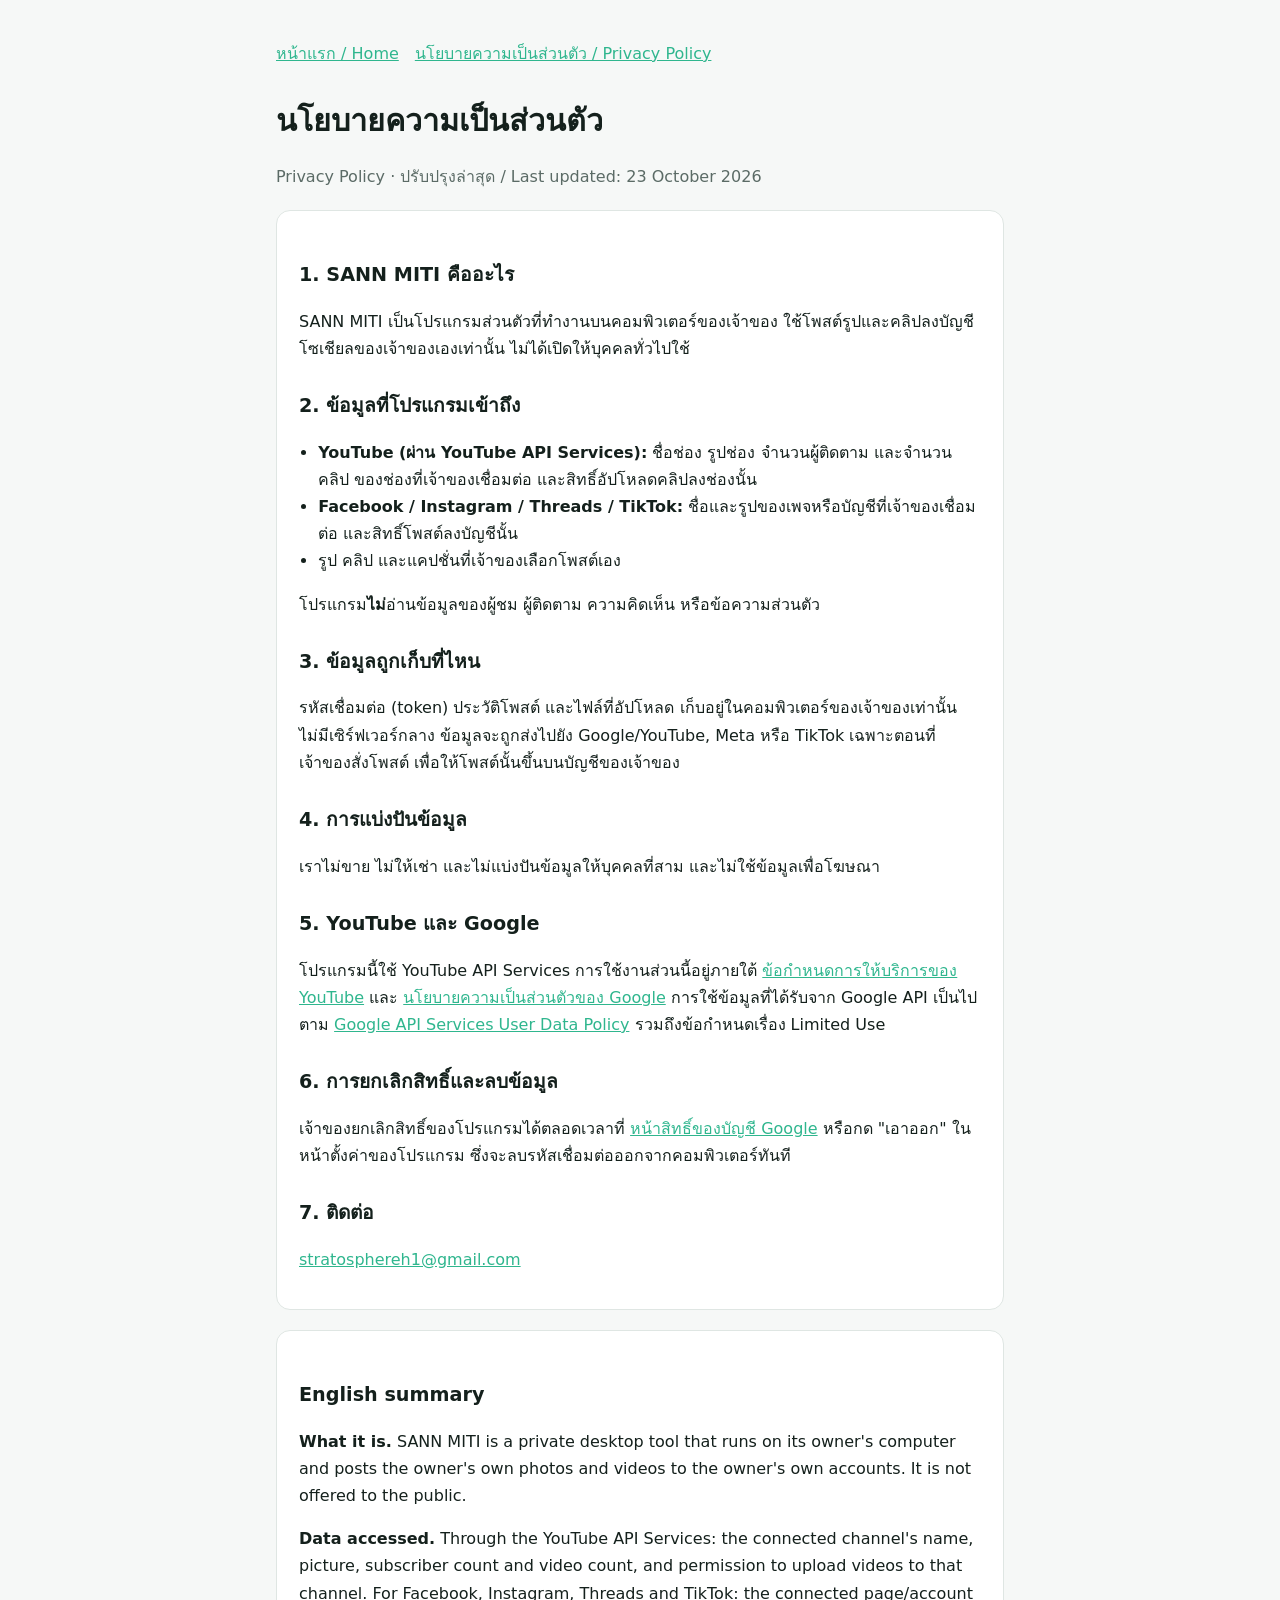
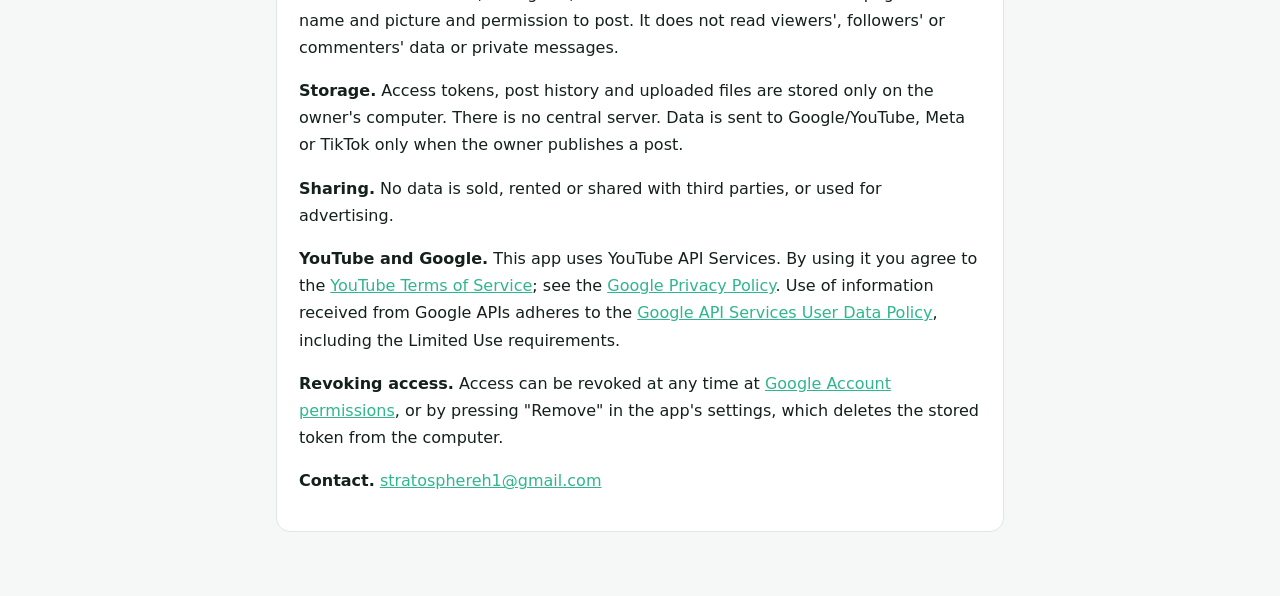
==== privacy.html @ d51377b3 "Create privacy.html with privacy policy content Add privacy policy page detailing data usage and acc" ====
<!doctype html>
<html lang="th">
<head><meta charset="utf-8"><meta name="viewport" content="width=device-width,initial-scale=1">
<title>Privacy Policy – SANN MITI</title><link rel="stylesheet" href="style.css"></head>
<body><main>
<nav><a href="./">หน้าแรก / Home</a><a href="privacy.html">นโยบายความเป็นส่วนตัว / Privacy Policy</a></nav>
<h1>นโยบายความเป็นส่วนตัว</h1>
<p class="muted">Privacy Policy · ปรับปรุงล่าสุด / Last updated: 23 October 2026</p>

<div class="card">
<h2>1. SANN MITI คืออะไร</h2>
<p>SANN MITI เป็นโปรแกรมส่วนตัวที่ทำงานบนคอมพิวเตอร์ของเจ้าของ ใช้โพสต์รูปและคลิปลงบัญชีโซเชียลของเจ้าของเองเท่านั้น ไม่ได้เปิดให้บุคคลทั่วไปใช้</p>

<h2>2. ข้อมูลที่โปรแกรมเข้าถึง</h2>
<ul>
<li><b>YouTube (ผ่าน YouTube API Services):</b> ชื่อช่อง รูปช่อง จำนวนผู้ติดตาม และจำนวนคลิป ของช่องที่เจ้าของเชื่อมต่อ และสิทธิ์อัปโหลดคลิปลงช่องนั้น</li>
<li><b>Facebook / Instagram / Threads / TikTok:</b> ชื่อและรูปของเพจหรือบัญชีที่เจ้าของเชื่อมต่อ และสิทธิ์โพสต์ลงบัญชีนั้น</li>
<li>รูป คลิป และแคปชั่นที่เจ้าของเลือกโพสต์เอง</li>
</ul>
<p>โปรแกรม<b>ไม่</b>อ่านข้อมูลของผู้ชม ผู้ติดตาม ความคิดเห็น หรือข้อความส่วนตัว</p>

<h2>3. ข้อมูลถูกเก็บที่ไหน</h2>
<p>รหัสเชื่อมต่อ (token) ประวัติโพสต์ และไฟล์ที่อัปโหลด เก็บอยู่ในคอมพิวเตอร์ของเจ้าของเท่านั้น ไม่มีเซิร์ฟเวอร์กลาง ข้อมูลจะถูกส่งไปยัง Google/YouTube, Meta หรือ TikTok เฉพาะตอนที่เจ้าของสั่งโพสต์ เพื่อให้โพสต์นั้นขึ้นบนบัญชีของเจ้าของ</p>

<h2>4. การแบ่งปันข้อมูล</h2>
<p>เราไม่ขาย ไม่ให้เช่า และไม่แบ่งปันข้อมูลให้บุคคลที่สาม และไม่ใช้ข้อมูลเพื่อโฆษณา</p>

<h2>5. YouTube และ Google</h2>
<p>โปรแกรมนี้ใช้ YouTube API Services การใช้งานส่วนนี้อยู่ภายใต้ <a href="https://www.youtube.com/t/terms">ข้อกำหนดการให้บริการของ YouTube</a> และ <a href="https://policies.google.com/privacy">นโยบายความเป็นส่วนตัวของ Google</a> การใช้ข้อมูลที่ได้รับจาก Google API เป็นไปตาม <a href="https://developers.google.com/terms/api-services-user-data-policy">Google API Services User Data Policy</a> รวมถึงข้อกำหนดเรื่อง Limited Use</p>

<h2>6. การยกเลิกสิทธิ์และลบข้อมูล</h2>
<p>เจ้าของยกเลิกสิทธิ์ของโปรแกรมได้ตลอดเวลาที่ <a href="https://myaccount.google.com/permissions">หน้าสิทธิ์ของบัญชี Google</a> หรือกด "เอาออก" ในหน้าตั้งค่าของโปรแกรม ซึ่งจะลบรหัสเชื่อมต่อออกจากคอมพิวเตอร์ทันที</p>

<h2>7. ติดต่อ</h2>
<p><a href="mailto:stratosphereh1@gmail.com">stratosphereh1@gmail.com</a></p>
</div>

<div class="card" lang="en">
<h2>English summary</h2>
<p><b>What it is.</b> SANN MITI is a private desktop tool that runs on its owner's computer and posts the owner's own photos and videos to the owner's own accounts. It is not offered to the public.</p>
<p><b>Data accessed.</b> Through the YouTube API Services: the connected channel's name, picture, subscriber count and video count, and permission to upload videos to that channel. For Facebook, Instagram, Threads and TikTok: the connected page/account name and picture and permission to post. It does not read viewers', followers' or commenters' data or private messages.</p>
<p><b>Storage.</b> Access tokens, post history and uploaded files are stored only on the owner's computer. There is no central server. Data is sent to Google/YouTube, Meta or TikTok only when the owner publishes a post.</p>
<p><b>Sharing.</b> No data is sold, rented or shared with third parties, or used for advertising.</p>
<p><b>YouTube and Google.</b> This app uses YouTube API Services. By using it you agree to the <a href="https://www.youtube.com/t/terms">YouTube Terms of Service</a>; see the <a href="https://policies.google.com/privacy">Google Privacy Policy</a>. Use of information received from Google APIs adheres to the <a href="https://developers.google.com/terms/api-services-user-data-policy">Google API Services User Data Policy</a>, including the Limited Use requirements.</p>
<p><b>Revoking access.</b> Access can be revoked at any time at <a href="https://myaccount.google.com/permissions">Google Account permissions</a>, or by pressing "Remove" in the app's settings, which deletes the stored token from the computer.</p>
<p><b>Contact.</b> <a href="mailto:stratosphereh1@gmail.com">stratosphereh1@gmail.com</a></p>
</div>
</main></body></html>
---- style.css ----
:root{--bg:#0f1312;--card:#171d1b;--fg:#e8eeec;--muted:#9aa8a3;--accent:#2fb68e;--line:#26302d}
@media (prefers-color-scheme:light){:root{--bg:#f6f8f7;--card:#fff;--fg:#14201c;--muted:#5b6b66;--line:#dfe6e3}}
*{box-sizing:border-box}body{margin:0;background:var(--bg);color:var(--fg);font:16px/1.7 "IBM Plex Sans Thai","Noto Sans Thai",system-ui,sans-serif}
main{max-width:760px;margin:0 auto;padding:40px 16px 64px}
h1{font-size:1.9rem;margin:0 0 4px}h2{font-size:1.2rem;margin:28px 0 6px}
.muted{color:var(--muted)}.card{background:var(--card);border:1px solid var(--line);border-radius:14px;padding:20px 22px;margin-top:20px}
a{color:var(--accent)}ul{padding-left:1.2em}nav{display:flex;gap:16px;margin-bottom:28px}
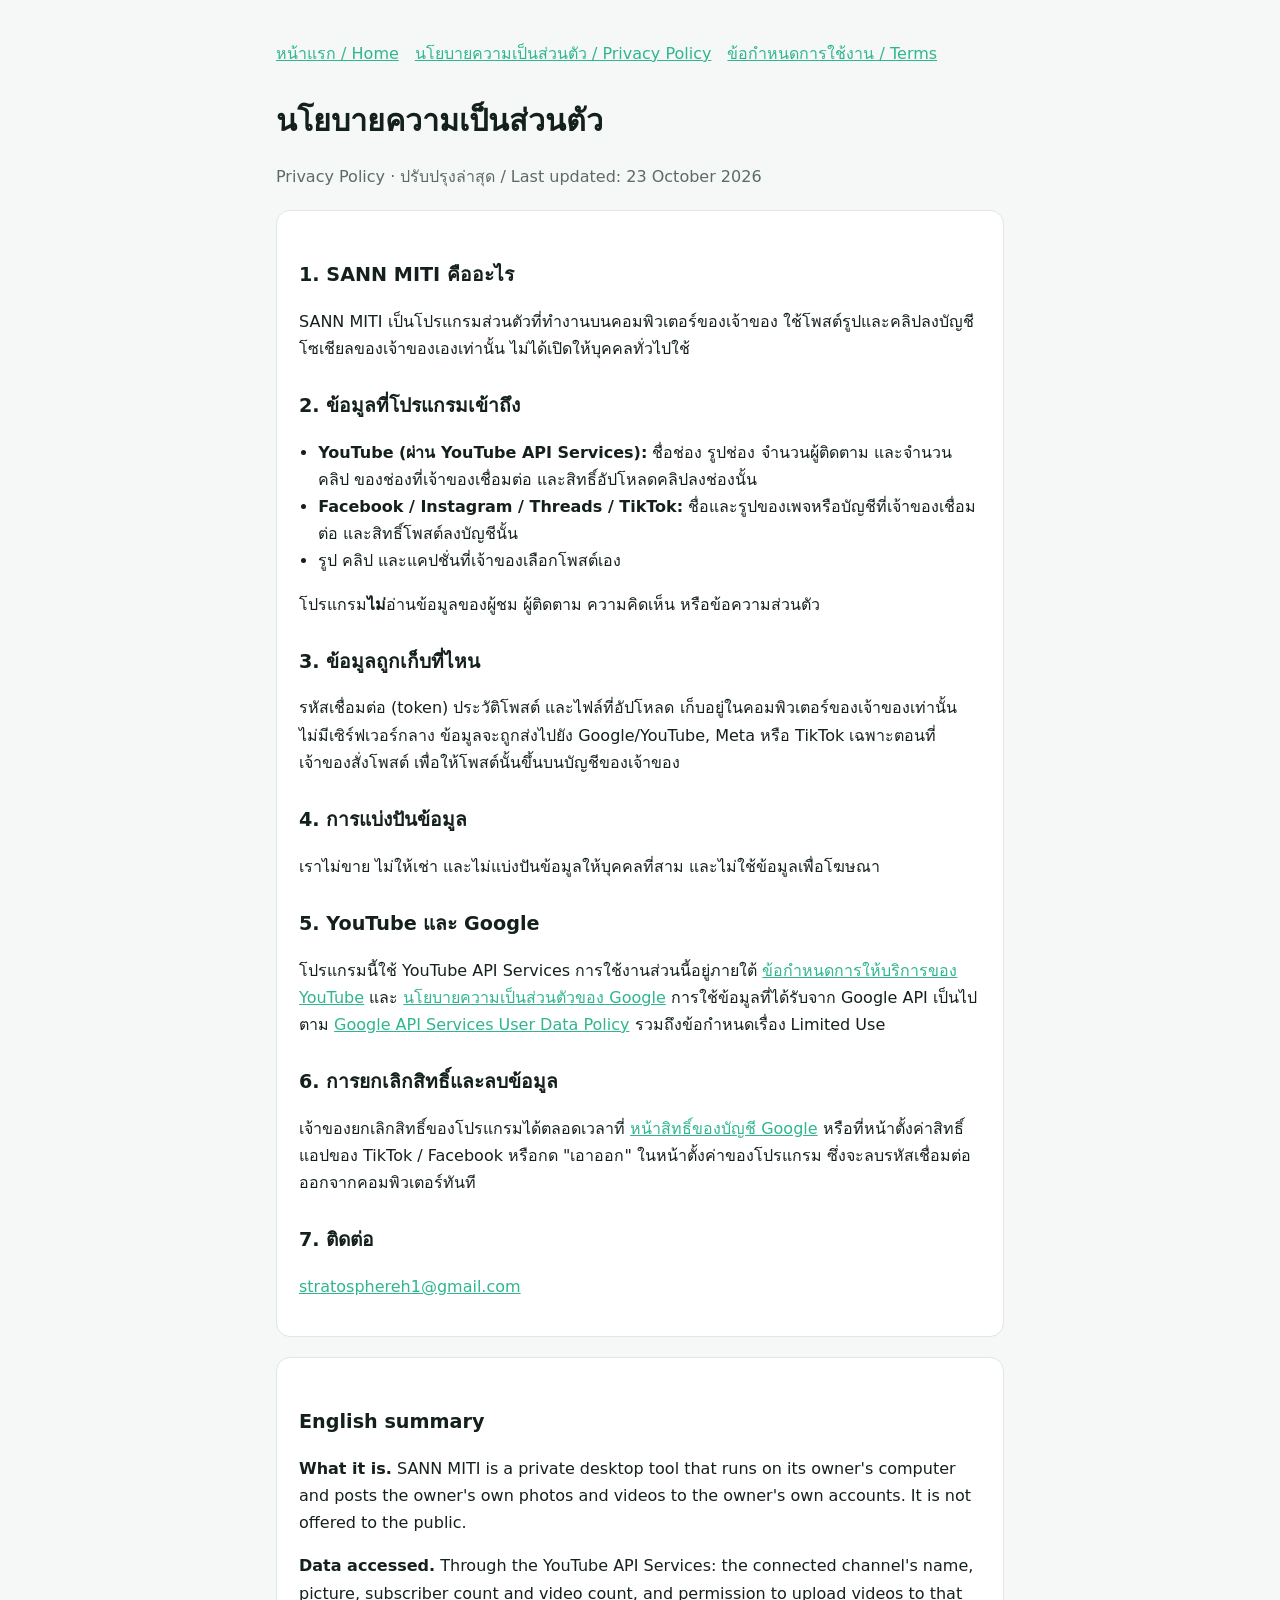
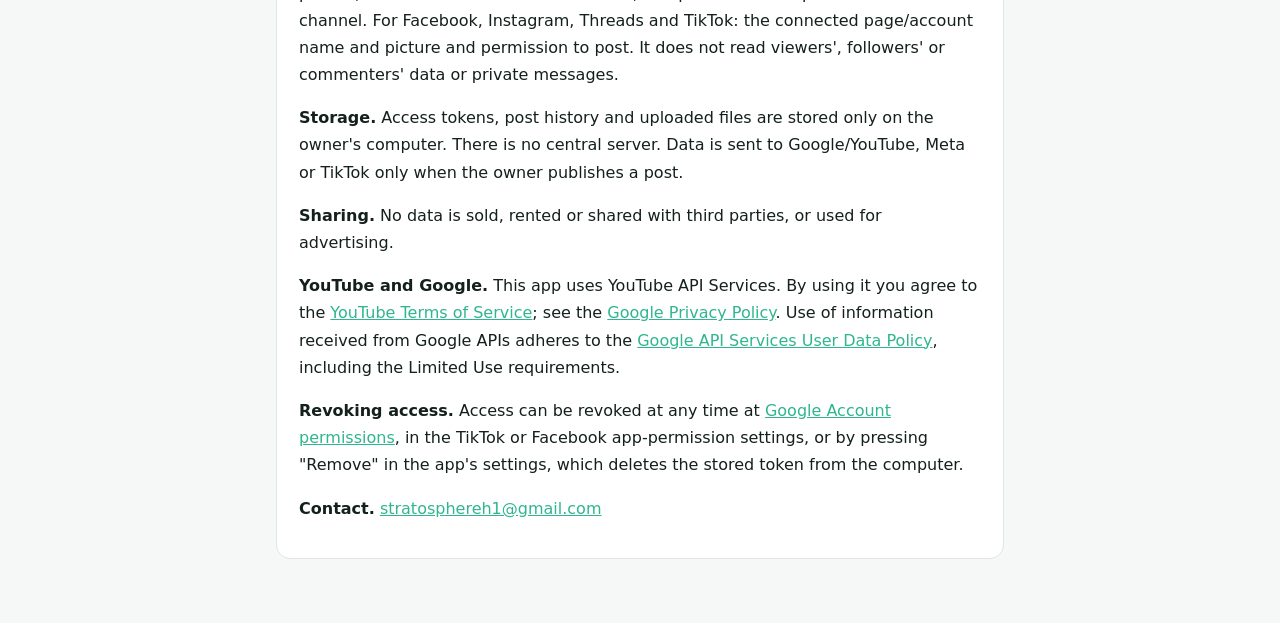
==== commit 4f2d2166: "Add TikTok and Facebook permission revocation details Updated the privacy policy to include TikTok a" ====
--- a/privacy.html
+++ b/privacy.html
@@ -3,7 +3,7 @@
 <head><meta charset="utf-8"><meta name="viewport" content="width=device-width,initial-scale=1">
 <title>Privacy Policy – SANN MITI</title><link rel="stylesheet" href="style.css"></head>
 <body><main>
-<nav><a href="./">หน้าแรก / Home</a><a href="privacy.html">นโยบายความเป็นส่วนตัว / Privacy Policy</a></nav>
+<nav><a href="./">หน้าแรก / Home</a><a href="privacy.html">นโยบายความเป็นส่วนตัว / Privacy Policy</a><a href="terms.html">ข้อกำหนดการใช้งาน / Terms</a></nav>
 <h1>นโยบายความเป็นส่วนตัว</h1>
 <p class="muted">Privacy Policy · ปรับปรุงล่าสุด / Last updated: 23 October 2026</p>
 
@@ -29,7 +29,7 @@
 <p>โปรแกรมนี้ใช้ YouTube API Services การใช้งานส่วนนี้อยู่ภายใต้ <a href="https://www.youtube.com/t/terms">ข้อกำหนดการให้บริการของ YouTube</a> และ <a href="https://policies.google.com/privacy">นโยบายความเป็นส่วนตัวของ Google</a> การใช้ข้อมูลที่ได้รับจาก Google API เป็นไปตาม <a href="https://developers.google.com/terms/api-services-user-data-policy">Google API Services User Data Policy</a> รวมถึงข้อกำหนดเรื่อง Limited Use</p>
 
 <h2>6. การยกเลิกสิทธิ์และลบข้อมูล</h2>
-<p>เจ้าของยกเลิกสิทธิ์ของโปรแกรมได้ตลอดเวลาที่ <a href="https://myaccount.google.com/permissions">หน้าสิทธิ์ของบัญชี Google</a> หรือกด "เอาออก" ในหน้าตั้งค่าของโปรแกรม ซึ่งจะลบรหัสเชื่อมต่อออกจากคอมพิวเตอร์ทันที</p>
+<p>เจ้าของยกเลิกสิทธิ์ของโปรแกรมได้ตลอดเวลาที่ <a href="https://myaccount.google.com/permissions">หน้าสิทธิ์ของบัญชี Google</a> หรือที่หน้าตั้งค่าสิทธิ์แอปของ TikTok / Facebook หรือกด "เอาออก" ในหน้าตั้งค่าของโปรแกรม ซึ่งจะลบรหัสเชื่อมต่อออกจากคอมพิวเตอร์ทันที</p>
 
 <h2>7. ติดต่อ</h2>
 <p><a href="mailto:stratosphereh1@gmail.com">stratosphereh1@gmail.com</a></p>
@@ -42,7 +42,7 @@
 <p><b>Storage.</b> Access tokens, post history and uploaded files are stored only on the owner's computer. There is no central server. Data is sent to Google/YouTube, Meta or TikTok only when the owner publishes a post.</p>
 <p><b>Sharing.</b> No data is sold, rented or shared with third parties, or used for advertising.</p>
 <p><b>YouTube and Google.</b> This app uses YouTube API Services. By using it you agree to the <a href="https://www.youtube.com/t/terms">YouTube Terms of Service</a>; see the <a href="https://policies.google.com/privacy">Google Privacy Policy</a>. Use of information received from Google APIs adheres to the <a href="https://developers.google.com/terms/api-services-user-data-policy">Google API Services User Data Policy</a>, including the Limited Use requirements.</p>
-<p><b>Revoking access.</b> Access can be revoked at any time at <a href="https://myaccount.google.com/permissions">Google Account permissions</a>, or by pressing "Remove" in the app's settings, which deletes the stored token from the computer.</p>
+<p><b>Revoking access.</b> Access can be revoked at any time at <a href="https://myaccount.google.com/permissions">Google Account permissions</a>, in the TikTok or Facebook app-permission settings, or by pressing "Remove" in the app's settings, which deletes the stored token from the computer.</p>
 <p><b>Contact.</b> <a href="mailto:stratosphereh1@gmail.com">stratosphereh1@gmail.com</a></p>
 </div>
 </main></body></html>
